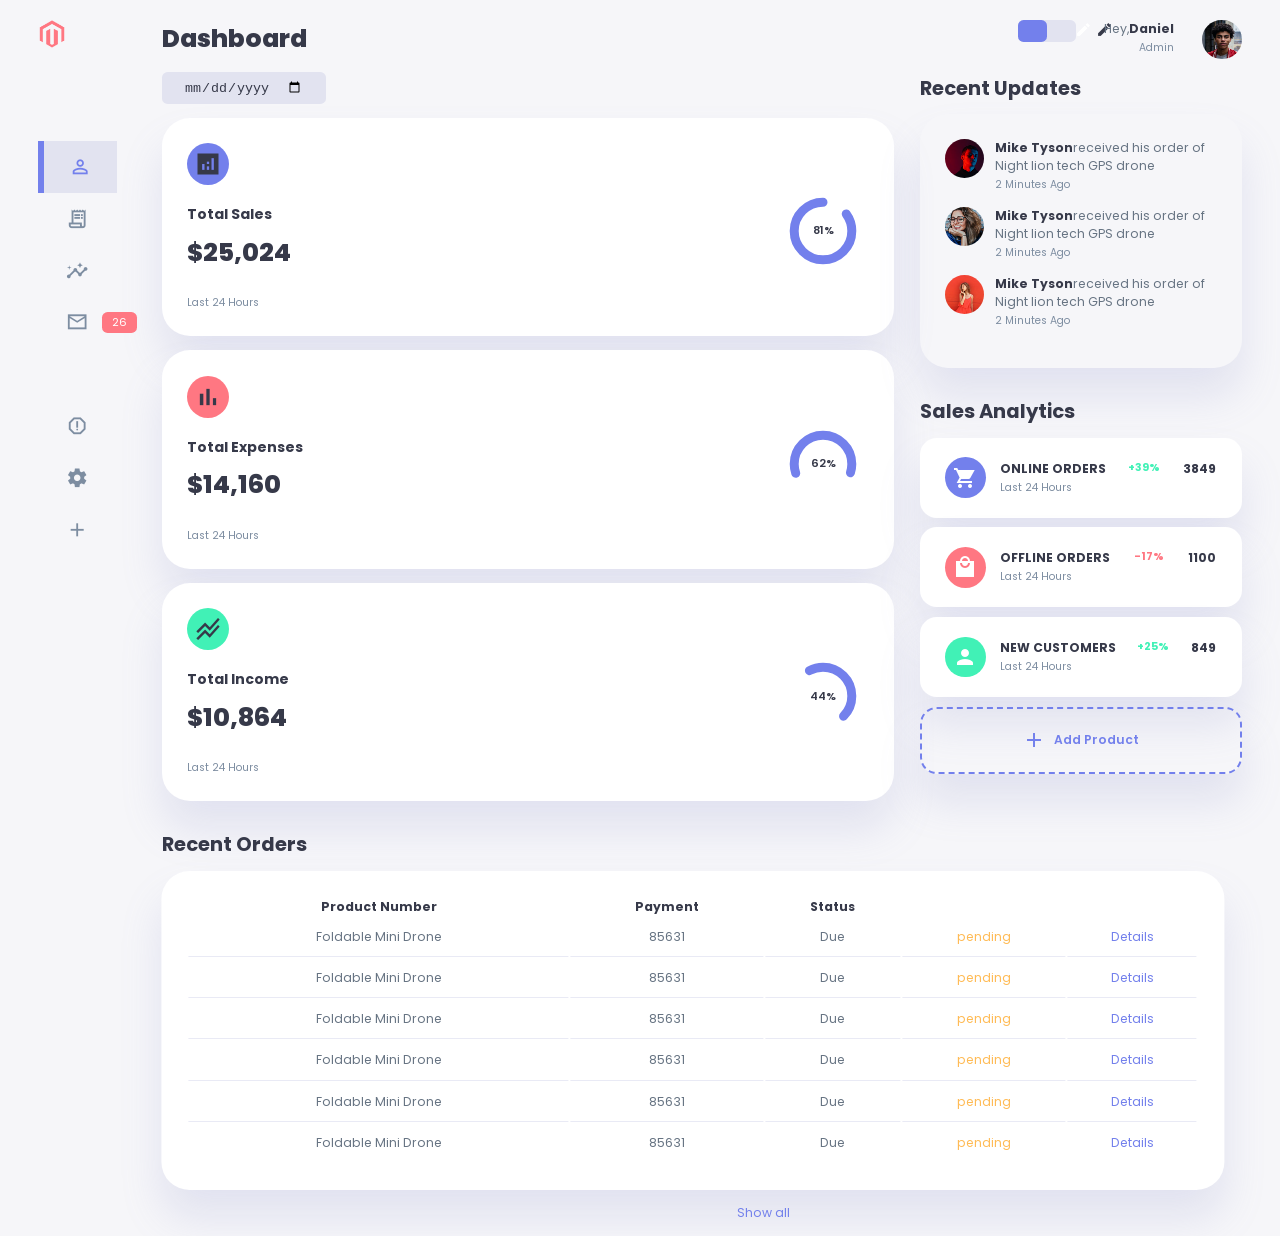
==== Tableau de bord/index.html @ 3fcfb913 "ajout d'un nouveau dossier" ====
<!DOCTYPE html>
<html lang="en">
<head>
    <meta charset="UTF-8">
    <meta name="viewport" content="width=device-width, initial-scale=1.0">
   <link href="https://fonts.googleapis.com/icon?family=Material+Icons+Sharp" rel="stylesheet">
    <link rel="stylesheet" href="style.css">
    <title>Document</title>
</head>
<body>
<div class="container">
    <aside>
        <div class="top">
            <div class="logo">
                <img src="images/logo.png" >
                <h2>EGA <span class="danger">TOR</span> </h2>
            </div>
            <div class="close" id="close_btn">
                <span class="material-icons-sharp">close</span>
            </div>
        </div>

        <div class="sidebar">
            <a href="#">
                <span class="material-icons-sharp">grid_view </span>
                <h3>Dashboard</h3>
            </a>
            <a href="#" class="active">
                <span class="material-icons-sharp">person_outline </span>
                <h3>Customers</h3>
            </a>
            <a href="#">
                <span class="material-icons-sharp">receipt_long </span>
                <h3>Orders</h3>
            </a>
            <a href="#">
                <span class="material-icons-sharp">insights </span>
                <h3>Analytics</h3>
            </a>
            <a href="#">
                <span class="material-icons-sharp">mail_outline </span>
                <h3>Messages</h3>
                <span class="message-count">26</span>
            </a>
            <a href="#">
                <span class="material-icons-sharp">inventory </span>
                <h3>Products</h3>
            </a>
            <a href="#">
                <span class="material-icons-sharp">report_gmailerrorred</span>
                <h3>Reports</h3>
            </a>
            <a href="#">
                <span class="material-icons-sharp">settings</span>
                <h3>Settings</h3>
            </a>
            <a href="#">
                <span class="material-icons-sharp">add</span>
                <h3>Add Product</h3>
            </a>
            <a href="#">
                <span class="material-icons-sharp">logout </span>
                <h3>Logout</h3>
            </a>
        </div>
    </aside>
    <!----------- END OF ASIDE ----------->
    <main>
        <h1>Dashboard</h1>
        <div class="date">
            <input type="date">
        </div>
        <div class="insights">
            <div class="sales">
              <span class="material-icons-sharp">analytics</span>
              <div class="middle">
                <div class="left">
                    <h3>Total Sales</h3>
                    <h1>$25,024</h1>
                </div>
                <div class="progress">
                    <svg viewBox="0 0 100 100" aria-label="81 percent">
                        <circle cx="50" cy="50" r="32"></circle>
                    </svg>
                    <div class="number">
                        <p>81%</p>
                    </div>
                </div>
              </div>
              <small class="text-muted">Last 24 Hours</small> 
            </div>
            <!------- END OF SALES ------->
            <div class="expense">
              <span class="material-icons-sharp">bar_chart</span>
              <div class="middle">
                <div class="left">
                    <h3>Total Expenses</h3>
                    <h1>$14,160</h1>
                </div>
                <div class="progress">
                    <svg viewBox="0 0 100 100" aria-label="62 percent">
                        <circle cx="50" cy="50" r="32"></circle>
                    </svg>
                    <div class="number">
                        <p>62%</p>
                    </div>
                </div>
              </div>
              <small class="text-muted">Last 24 Hours</small> 
            </div>
            <!------- END OF SALES ------->
            <div class="income">
              <span class="material-icons-sharp">stacked_line_chart</span>
              <div class="middle">
                <div class="left">
                    <h3>Total Income</h3>
                    <h1>$10,864</h1>
                </div>
                <div class="progress">
                    <svg viewBox="0 0 100 100" aria-label="44 percent">
                        <circle cx="50" cy="50" r="32"></circle>
                    </svg>
                    <div class="number">
                        <p>44%</p>
                    </div>
                </div>
              </div>
              <small class="text-muted">Last 24 Hours</small> 
            </div>
            <!------- END OF INCOME ------->
        </div>
        <!-------- EN OF INSIGHTS -------->
        <div class="recent-orders">
            <h2>Recent Orders</h2>
            <table>
                <thead>
                    <tr>
                      <th>Product Name</th>  
                      <th>Product Number</th>  
                      <th>Payment</th>  
                      <th>Status</th> 
                      <th></th> 
                    </tr>
                </thead>
                <tbody>
                    <tr>
                        <td>Foldable Mini Drone</td>
                        <td>85631</td>
                        <td>Due</td>
                        <td class="warning">pending</td>
                        <td class="primary">Details</td>
                    </tr>
                    <tr>
                        <td>Foldable Mini Drone</td>
                        <td>85631</td>
                        <td>Due</td>
                        <td class="warning">pending</td>
                        <td class="primary">Details</td>
                    </tr>
                    <tr>
                        <td>Foldable Mini Drone</td>
                        <td>85631</td>
                        <td>Due</td>
                        <td class="warning">pending</td>
                        <td class="primary">Details</td>
                    </tr>
                    <tr>
                        <td>Foldable Mini Drone</td>
                        <td>85631</td>
                        <td>Due</td>
                        <td class="warning">pending</td>
                        <td class="primary">Details</td>
                    </tr>
                    <tr>
                        <td>Foldable Mini Drone</td>
                        <td>85631</td>
                        <td>Due</td>
                        <td class="warning">pending</td>
                        <td class="primary">Details</td>
                    </tr>
                    <tr>
                        <td>Foldable Mini Drone</td>
                        <td>85631</td>
                        <td>Due</td>
                        <td class="warning">pending</td>
                        <td class="primary">Details</td>
                    </tr>
                </tbody>
            </table>
            <a href="#">Show all</a>
        </div>
        
    </main>
    <!-- END OF MAIN -->

    <div class="right">
        <div class="top">
            <button id="menu-btn">
                <span class="material-icons-sharp">menu</span>
            </button>
            <div class="theme-toggler">
               <span class="material-icons-sharp active" >light_mode</span> 
               <span class="material-icons-sharp">dark_mode</span>
            </div>
            <div class="profile">
                <div class="info">
                    <p>Hey,<b>Daniel</b></p>
                    <small class="text-muted">Admin</small>
                </div>
                <div class="profile-photo">
                    <img src="images/profile-1.jpg" >
                </div>
            </div>
        </div>
        <!-- END OF TOP -->
         <div class="recent-updates">
            <h2>Recent Updates</h2>
            <div class="updates">
                <div class="update">
                    <div class="profile-photo">
                        <img src="images/profile-2.jpg" alt="">
                    </div>
                    <div class="message">
                        <p><b>Mike Tyson</b>received his order of Night lion tech GPS drone</p>
                        <small class="text-muted">2 Minutes Ago</small>
                    </div>
                </div>
                <div class="update">
                    <div class="profile-photo">
                        <img src="images/profile-3.jpg" alt="">
                    </div>
                    <div class="message">
                        <p><b>Mike Tyson</b>received his order of Night lion tech GPS drone</p>
                        <small class="text-muted">2 Minutes Ago</small>
                    </div>
                </div>
                <div class="update">
                    <div class="profile-photo">
                        <img src="images/profile-4.jpg" alt="">
                    </div>
                    <div class="message">
                        <p><b>Mike Tyson</b>received his order of Night lion tech GPS drone</p>
                        <small class="text-muted">2 Minutes Ago</small>
                    </div>
                </div>
            </div>
        </div>
        <!-- END OF RECENT UPDATES -->
         <div class="sales-analytics">
            <h2>Sales Analytics</h2>
            <div class="item online">
                <div class="icon">
                    <span class="material-icons-sharp">shopping_cart</span>
                </div>
                <div class="right">
                    <div class="info">
                        <h3>ONLINE ORDERS</h3>
                        <small class="text-muted">Last 24 Hours</small>
                    </div>
                    <h5 class="success">+39%</h5>
                    <h3>3849</h3>
                </div>
            </div>
            <div class="item offline">
                <div class="icon">
                    <span class="material-icons-sharp">local_mall</span>
                </div>
                <div class="right">
                    <div class="info">
                        <h3>OFFLINE ORDERS</h3>
                        <small class="text-muted">Last 24 Hours</small>
                    </div>
                    <h5 class="danger">-17%</h5>
                    <h3>1100</h3>
                </div>
            </div>
            <div class="item customers">
                <div class="icon">
                    <span class="material-icons-sharp">person</span>
                </div>
                <div class="right">
                    <div class="info">
                        <h3>NEW CUSTOMERS</h3>
                        <small class="text-muted">Last 24 Hours</small>
                    </div>
                    <h5 class="success">+25%</h5>
                    <h3>849</h3>
                </div>
            </div>
            <div class="item add-product">
                <div>
                    <span class="material-icons-sharp">add</span>
                    <h3>Add Product</h3> 
                </div>
            </div>
         </div>
    </div>
</div>
</body>
<script src="script.js"></script>
</html>
---- Tableau de bord/style.css ----
@import url('https://fonts.googleapis.com/css2?family=Poppins:ital,wght@0,100;0,200;0,300;0,400;0,500;0,600;0,700;0,800;0,900;1,100;1,200;1,300;1,400;1,500;1,600;1,700;1,800;1,900&display=swap');
/* ---------------- ROOT VARIABLES ---------------- */
:root {
  --color-primary: #7380ec;
  --color-danger: #ff7782;
  --color-success: #41f1b6;
  --color-warning: #ffbb55;
  --color-white: #fff;
  --color-info-dark: #7d8da1;
  --color-info-light: #dce1eb;
  --color-dark: #363949;
  --color-light: rgba(132, 139, 200, 0.18);
  --color-primary-variant: #111e88;
  --color-dark-variant: #677483;
  --color-background: #f6f6f9;

  --card-border-radius: 2rem;
  --border-radius-1: 0.4rem;
  --border-radius-2: 0.8rem;
  --border-radius-3: 1.2rem;

  --card-padding: 1.8rem;
  --padding-1: 1.2rem;

  --box-shadow: 0 2rem 3rem var(--color-light);
}
*{
  margin : 0;
  padding: 0; 
  outline: 0;
  appearance: none; 
   border: 0;
   text-decoration: none;
   list-style: none;
   box-sizing: border-box;
}
html{
    font-size: 14px;
}
body{
    width: 100vw;
    height: 100vh;
    font-family: "Poppins", sans-serif;
    font-size: 0.88rem;
    background: var(--color-background);
    user-select: none;
    overflow-x: hidden;
    color: var(--color-dark);
}
.container{
    display:grid;
    width: 96%;
    margin: 0 auto;
    gap: 1.8rem;
    grid-template-columns: 14rem auto 23rem;
}
a{
  color:var(--color-dark) ;  
}
img{
    display: block;
    width: 100%;
}
h1{
    font-weight: 800;
    font-size: 1.8rem;
}
h2{
   font-size: 1.4rem; 
}
h3{
    font-size: 0.87rem;
}
h4{
    font-size: 0.8rem;
}
h5{
    font-size: 0.77rem;
}
small{
    font-size:0.75rem ;
}
.profile-photo{
    width: 2.8rem;
    height: 2.8rem;
    border-radius: 50%;
    overflow: hidden;
}
.text-muted{
    color: var(--color-info-dark);
}
p{
    color: var(--color-dark-variant);
}
b{
    color: var(--color-dark);
}
.primary{
    color: var(--color-primary);
}
.danger{
    color: var(--color-danger);
}
.success{
    color: var(--color-success);
}
.warning{
    color: var(--color-warning);
}
aside{
    height: 100vh;
}
aside .top{
    display: flex;
    align-items: center;
    justify-content: space-between;
    margin-top: 1.4rem;
}
aside .logo{
    display: flex;
    gap: 0.8rem;
}
aside .logo img{
    width: 2rem;
    height: 2rem;
}
aside .close{
    display: none;
}
/*========== SIDEBAR ============*/
aside .sidebar{
    display: flex;
    flex-direction: column;
    height: 86vh;
    position: relative;
    top: 3rem;
}
aside h3{
    font-weight: 500;
}
aside .sidebar a{
    display: flex;
    color: var(--color-info-dark);
    margin-left: 2rem;
    gap: 1rem;
    align-items: center;
    position: relative;
    height: 3.7rem;
    transition: all 300ms ease;
}
aside .sidebar a span{
    font-size: 1.6rem;
    transition: all 300ms ease;
}
aside .sidebar a:last-child{
    position: absolute;
    bottom: 2rem;
    width: 100%;
}
aside .sidebar a.active{
    background: var(--color-light);
    color: var(--color-primary);
    margin-left: 0;
}
aside .sidebar a.active::before{
    content: "";
    width: 6px;
    height: 100%;
    background: var(--color-primary);
}
aside .sidebar a.active span{
    color: var(--color-primary);
    margin-left: calc(1rem - 3px);
}
aside .sidebar a:hover {
    color: var(--color-primary);
}
aside .sidebar a:hover span {
    margin-left: 1rem;
}
aside .sidebar .message-count{
    background: var(--color-danger);
    color: var(--color-white);
    padding: 2px 10px;
    font-size: 11px;
    border-radius: var(--border-radius-1);
}
/*========== MAIN ========== */

main{
    margin-top: 1.4rem;
}
 main .date{
    display: inline-block;
    background: var(--color-light);
    border-radius: var(--border-radius-1);
    margin-top: 1rem;
    padding: 0.5rem 1.6rem;
}
 main .date input[type="date" ] {
    background: transparent;
    color: var(--color-dark);
}
main .insights{
    display: grid;
    grid-template-columns: repeat(3, 1fr);
    gap: 1.6rem;
}
main .insights > div{
    background: var(--color-white);
    padding: var(--card-padding);
    border-radius: var(--card-border-radius);
    margin-top: 1rem;
    box-shadow: var(--box-shadow);
    transition: all 300ms ease;
}
main .insights > div:hover{
    box-shadow: none;
}
main .insights > div span{
    background-color: var(--color-primary);
    padding:0.5rem ;
    border-radius: 50%;
    font-size: 2rem;
}
main .insights > div.expense span{
        background: var(--color-danger);
}
main .insights > div.income span{
        background: var(--color-success);
}
main .insights > div .middle{
    display: flex;
    align-items: center;
    justify-content: space-between;
}
main .insights h3{
    margin: 1rem 0 0.6rem;
    font-size: 1rem;
}
main .insights .progress{
    position: relative;
    width: 92px;
    height: 92px;
    border-radius: 50%;
    display: flex;
    align-items: center;
    justify-content: center;
}
main .insights .number{
    position: absolute;
    inset: 0;
    display: flex;
    align-items: center;
    justify-content: center;
}
main .insights .number p{
    margin: 0;
    font-size: 0.8rem;
    font-weight: 600;
    color: var(--color-dark);
}
main .insights svg {
    width: 90px;
    height: 90px;
    display: block;
    transform: rotate(-90deg);
}
main .insights svg circle{
    fill: none;
    stroke: var(--color-primary);
    stroke-width: 10;
    stroke-linecap: round;
    stroke-dasharray: 201;
    stroke-dashoffset: 30;
    transform-origin: 50% 50%;
}
main .insights .sales svg circle{
    stroke-dashoffset: -30;
    stroke-dasharray: 200;
}
main .insights .expense svg circle{
    stroke-dashoffset: 20;
    stroke-dasharray: 80;
}
main .insights .income svg circle{
    stroke-dashoffset: 35;
    stroke-dasharray: 110;
}
main .insights .progress .number{
    position: absolute;
    top: 0;
    left: 0;
    height: 100%;
    width: 100%;
    justify-content: center;
    align-items: center;
}
main .insights small{
    margin-top: 1.3rem;
    display: block;
}
.recent-orders{
    margin-top: 2rem;
}
.recent-orders h2{
    margin-bottom:0.8rem ;
}
.recent-orders table{
    background: var(--color-white);
    width:100% ;
    border-radius: var(--card-border-radius);
    padding: var(--card-padding);
    text-align: center;
    box-shadow: var(--box-shadow);
    transition: all 300ms ease;
}
.recent-orders table:hover{
    box-shadow: none;
}
main table tbody td{
    height: 2.8rem;
    border-bottom:1px solid var(--color-light);
    color: var(--color-dark-variant);
}
main table tbody tr:last-child td{
    border: none;
}
main .recent-orders a{
    text-align: center;
    display: block;
    margin: 1rem auto;
    color: var(--color-primary);
}
.right{
    margin-top: 1.4rem;
}
.right .top{
   display: flex; 
   justify-content: end;
   gap: 2rem;
}
.right .top button{
    display: none;
}
.right .theme-toggler{
    background: var(--color-light);
    display: flex;
    justify-content: space-between;
    align-items: center;
    height: 1.6rem;
    width: 4.2rem;
    cursor: pointer;
    border-radius: var(--border-radius-1);
}
.right .theme-toggler span{
    font-size: 1.2rem;
    width: 50%;
    height: 100%;
    display: flex;
    align-items: center;
    justify-content:center ;
}
.right .theme-toggler span.active{
    background: var(--color-primary);
    color: white;
    border-radius: var(--border-radius-1);
}
.right .top .profile{
    display: flex;
    gap: 2rem;
    text-align: right;
}

/* =========RECENT UPDATES========== */
.right .recent-updates{
    margin-top: 1rem;
}
.right .recent-updates h2{
    margin-bottom: 0.8rem;
}
.right .recent-updates .updates{
    padding: var(--card-padding);
    border-radius: var(--card-border-radius);
    box-shadow: var(--box-shadow);
    transition:all 300ms ease ;
}
.right .recent-updates .updates:hover{
    box-shadow: none;
}
.right .recent-updates .updates .update{
    display: grid;
    grid-template-columns: 2.6rem auto;
    gap: 1rem;
    margin-bottom: 1rem;
}
.right .sales-analytics{
    margin-top: 2rem;
}
.right .sales-analytics h2{
    margin-bottom: 0.8rem;
}
.right .sales-analytics .item{
    background: var(--color-white);
    display: flex;
    align-items: center;
    gap: 1rem;
    margin-bottom: 0.7rem;
    padding: 1.4rem var(--card-padding);
    border-radius: var(--border-radius-3);
    box-shadow: var(--box-shadow);
    transition:  all 300ms ease;
}
.right .sales-analytics .item:hover{
    box-shadow: none;
}
.right .sales-analytics .item .right{
    display: flex;
    justify-content: space-between;
    align-items: start;
    margin: 0;
    width: 100%;
}
.right .sales-analytics .item .icon{
    padding: 0.6rem;
    color: var(--color-white);
    border-radius: 50%;
    background: var(--color-primary);
    display: flex;
}
.right .sales-analytics .item.online .icon{
    background: var(--color-primary);
}
.right .sales-analytics .item.offline .icon{
    background: var(--color-danger);
}
.right .sales-analytics .item.customers .icon{
    background: var(--color-success);
}
.right .sales-analytics .add-product{
    background: transparent;
    border: 2px dashed var(--color-primary);
    color: var(--color-primary);
    display: flex;
    align-items: center;
    justify-content: center;
}
.right .sales-analytics .add-product div{
    display: flex;
    align-items: center;
    gap:0.6rem ;
}
.right .sales-analytics .add-product div h3{
    font-weight: 600;
}
/*=========== MEDIA QUERIES============= */
@media(max-width :1300px) {
    .container{
        width: 94%;
        grid-template-columns: 7rem auto 23rem;
    }
    aside .logo h2{
        display: none;
    }
    aside .sidebar h3{
        display: none;
    }
    aside .sidebar a{
        width: 5.6rem;
    }
    aside .sidebar a:last-child{
        position: relative;
        margin-top: 1.8rem;
    }
    main .insights{
        grid-template-columns: 1fr;
        gap: 0;
    }
    main .recent-orders{
        width: 94%;
        position: absolute;
        left: 50%;
        transform:translateX(-50%) ;
        margin: 2rem 0 0 8.8rem;
    }
    main .recent-orders table{
        width:83vw;
    }
    main table thead tr th:last-child,main table thead tr th:first-child{
        display: none;
    }
    main table tbody tr th:last-child,
    main table tbody th:first-child{
        display: none;
    }
}

/*=========== MEDIA QUERIES============= */
@media(max-width :768px){
    .container{
        width: 100%;
        grid-template-columns: 1fr;
    }
    aside{
        position: fixed;
        background : var(--color-white);
        z-index: 3;
        box-shadow: 1rem 3rem 4rem var(--color-light);
        height: 100vh;
        padding-right: var(--card-padding);
        width: 18rem;
        display: none;
    }
    aside .logo h2{
       display: inline; 
    }
    aside .logo{
        margin-left: 1rem;
    }
    aside .sidebar h3{
        display: inline;
    }
    aside .sidebar a{
        width: 100%;
        height: 3.4rem;
    }
    aside .sidebar a:last-child{
        position: absolute;
        bottom: 5rem;
    }
    aside .close{
        display: inline-block;
        cursor: pointer;
    }
    main{
        margin-top: 8rem;
        padding: 0 1rem;
    }
    main .recent-orders{
        position: relative;
        margin: 3rem 0 0 0;
        width: 100%;
    }
    main .recent-orders table{
        width: 100%;
        margin: 0;
    }
    .right{
        width: 94%;
        margin: 0 auto 4rem;
    }
    .right .top{
        position: fixed;
        top: 0;
        left: 0;
        align-items: center;
        padding: 0 0.8rem;
        height: 4.6rem;
        background: var(--color-white);
        width: 100%;
        margin: 0;
        z-index: 2;
        box-shadow: 0 1rem 1rem var(--color-light);
    }
     .right .top .theme-toggler{
        width: 4.4rem;
        position:absolute ;
        left: 66%;
     }
     .right .profile .info{
        display: none;
     }
     .right .top button{
        display: inline-block;
        background: transparent;
        cursor: pointer;
        color: var(--color-dark);
        left: 1rem;
        position: absolute;
        font-size: 2rem;
     }
     .right .top span{
        /* font-size: 2rem; */
     }
}
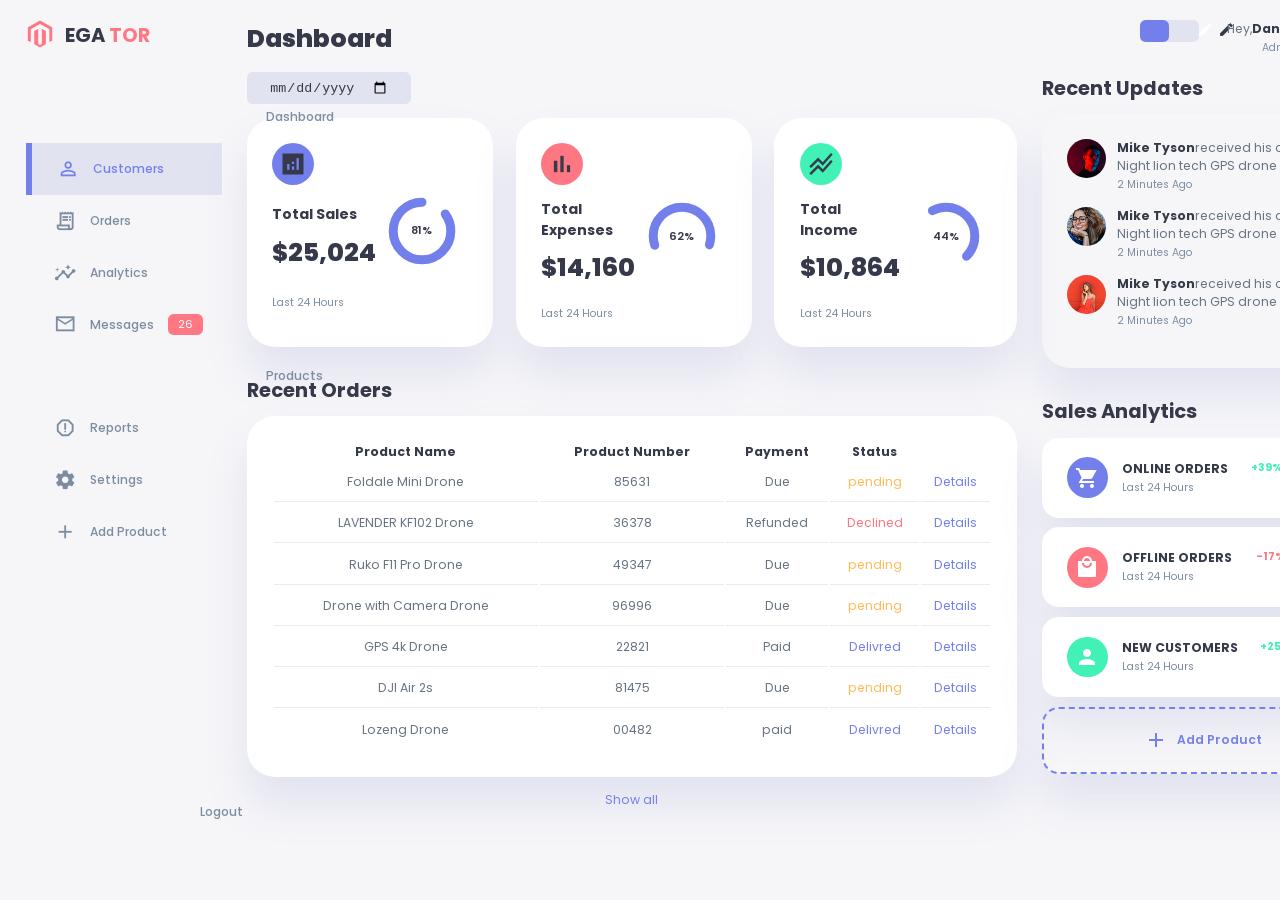
==== commit ee7d52a2: "nouveau" ====
--- a/Tableau de bord/index.html
+++ b/Tableau de bord/index.html
@@ -143,49 +143,14 @@
                     </tr>
                 </thead>
                 <tbody>
-                    <tr>
+                    <!-- <tr>
                         <td>Foldable Mini Drone</td>
                         <td>85631</td>
                         <td>Due</td>
                         <td class="warning">pending</td>
                         <td class="primary">Details</td>
-                    </tr>
-                    <tr>
-                        <td>Foldable Mini Drone</td>
-                        <td>85631</td>
-                        <td>Due</td>
-                        <td class="warning">pending</td>
-                        <td class="primary">Details</td>
-                    </tr>
-                    <tr>
-                        <td>Foldable Mini Drone</td>
-                        <td>85631</td>
-                        <td>Due</td>
-                        <td class="warning">pending</td>
-                        <td class="primary">Details</td>
-                    </tr>
-                    <tr>
-                        <td>Foldable Mini Drone</td>
-                        <td>85631</td>
-                        <td>Due</td>
-                        <td class="warning">pending</td>
-                        <td class="primary">Details</td>
-                    </tr>
-                    <tr>
-                        <td>Foldable Mini Drone</td>
-                        <td>85631</td>
-                        <td>Due</td>
-                        <td class="warning">pending</td>
-                        <td class="primary">Details</td>
-                    </tr>
-                    <tr>
-                        <td>Foldable Mini Drone</td>
-                        <td>85631</td>
-                        <td>Due</td>
-                        <td class="warning">pending</td>
-                        <td class="primary">Details</td>
-                    </tr>
-                </tbody>
+                    </tr> -->
+                   
             </table>
             <a href="#">Show all</a>
         </div>
@@ -297,5 +262,6 @@
     </div>
 </div>
 </body>
+<script src="orders.js"></script>
 <script src="script.js"></script>
 </html>
--- a/Tableau de bord/style.css
+++ b/Tableau de bord/style.css
@@ -25,6 +25,16 @@
 
   --box-shadow: 0 2rem 3rem var(--color-light);
 }
+/*----------- Dark theme variables ------------*/
+.dark-theme-variables{
+    --color-background : #181a1e;
+    --color-white : #202528;
+    --color-dark : #edeffd;
+    --color-dark-variant : #a3bdcc;
+    --color-light : rgba(0, 0, 0, 0.4);
+    --color-shadow : 0 2rem 3rem var(--color-light);
+}
+
 *{
   margin : 0;
   padding: 0; 
@@ -446,6 +456,10 @@
     align-items: center;
     justify-content: center;
 }
+.right .sales-analytics .add-product:hover{
+    background: var(--color-primary);
+    color: white;
+}
 .right .sales-analytics .add-product div{
     display: flex;
     align-items: center;
@@ -455,10 +469,10 @@
     font-weight: 600;
 }
 /*=========== MEDIA QUERIES============= */
-@media(max-width :1300px) {
+@media(max-width :1200px) {
     .container{
-        width: 94%;
-        grid-template-columns: 7rem auto 23rem;
+        width: 96%;
+        grid-template-columns: 7rem auto 20rem;
     }
     aside .logo h2{
         display: none;
@@ -487,11 +501,12 @@
     main .recent-orders table{
         width:83vw;
     }
-    main table thead tr th:last-child,main table thead tr th:first-child{
+    main table thead tr th:last-child,
+    main table thead tr th:first-child{
         display: none;
     }
-    main table tbody tr th:last-child,
-    main table tbody th:first-child{
+    main table tbody tr td:last-child,
+    main table tbody tr td:first-child{
         display: none;
     }
 }
@@ -504,6 +519,7 @@
     }
     aside{
         position: fixed;
+        width: -100%;
         background : var(--color-white);
         z-index: 3;
         box-shadow: 1rem 3rem 4rem var(--color-light);
@@ -511,6 +527,12 @@
         padding-right: var(--card-padding);
         width: 18rem;
         display: none;
+        animation: showMenu 400ms ease forwards;
+    }
+    @keyframes showMenu{
+        to{
+            left: 0;
+        }
     }
     aside .logo h2{
        display: inline; 
